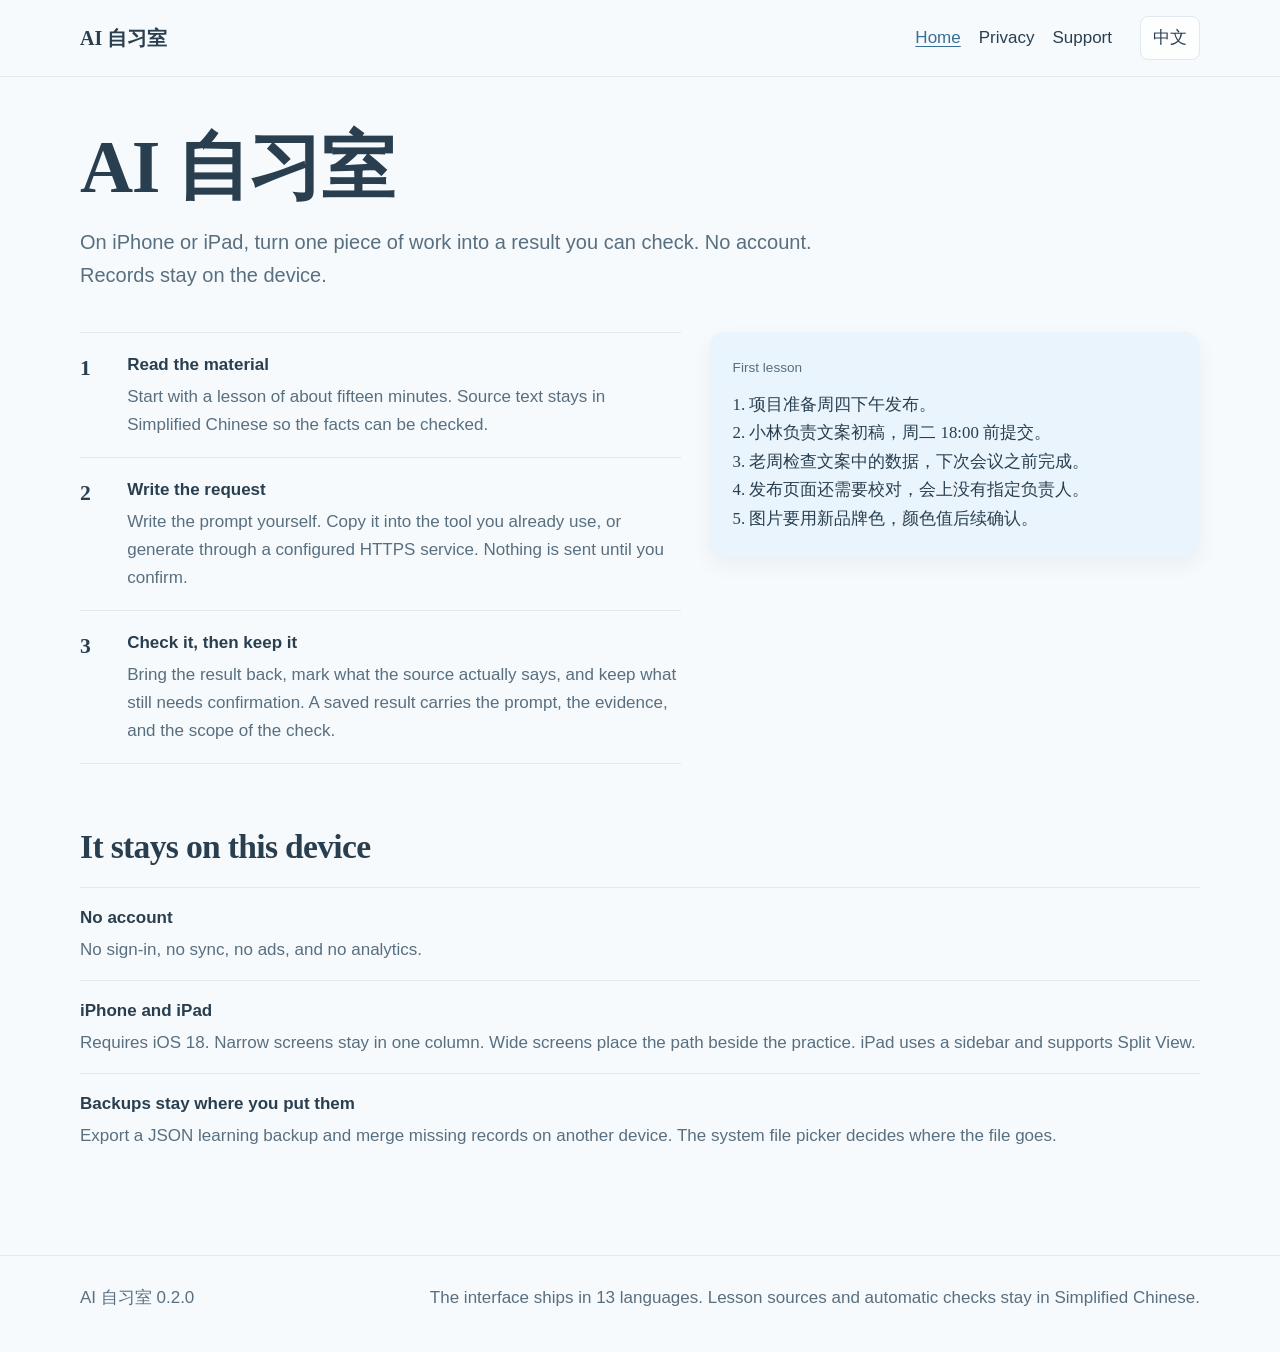
==== index.html @ 18d6276f "Publish the official site, privacy policy, and support guide. Co-authored-by: Cursor <cursoragent@cu" ====
<!DOCTYPE html>
<html lang="zh-Hans">
<head>
  <meta charset="utf-8">
  <meta name="viewport" content="width=device-width, initial-scale=1">
  <title>AI 自习室</title>
  <meta name="description" content="AI 自习室是一款 iPhone 与 iPad 应用。在本机把工作材料做成可以核对的成果。">
  <meta name="theme-color" content="#F7FAFC" media="(prefers-color-scheme: light)">
  <meta name="theme-color" content="#16232D" media="(prefers-color-scheme: dark)">
  <link rel="icon" href="favicon.svg" type="image/svg+xml">
  <link rel="stylesheet" href="assets/site.css">
</head>
<body data-page="home">
  <a class="skip" href="#content"><span class="zh">跳到正文</span><span class="en">Skip to content</span></a>
  <header class="mast frame">
    <a class="brand" href="./" translate="no">AI 自习室</a>
    <nav class="nav" aria-label="站点">
      <a href="./" aria-current="page"><span class="zh">首页</span><span class="en">Home</span></a>
      <a href="privacy/"><span class="zh">隐私政策</span><span class="en">Privacy</span></a>
      <a href="support/"><span class="zh">技术支持</span><span class="en">Support</span></a>
    </nav>
    <button class="lang" type="button" data-set-lang>English</button>
  </header>
  <main id="content" class="frame">
    <h1>AI 自习室</h1>
    <p class="lede">
      <span class="zh">在 iPhone 或 iPad 上，把一份工作材料做成可以核对的成果。没有账号。记录留在这台设备。</span>
      <span class="en">On iPhone or iPad, turn one piece of work into a result you can check. No account. Records stay on the device.</span>
    </p>
    <div class="desk">
      <ol class="steps">
        <li>
          <b>1</b>
          <div>
            <strong class="zh">读材料</strong><strong class="en">Read the material</strong>
            <p class="zh">从一堂大约十五分钟的课开始。课程原文是简体中文，用来对照固定事实。</p>
            <p class="en">Start with a lesson of about fifteen minutes. Source text stays in Simplified Chinese so the facts can be checked.</p>
          </div>
        </li>
        <li>
          <b>2</b>
          <div>
            <strong class="zh">写下要求</strong><strong class="en">Write the request</strong>
            <p class="zh">自己写给 AI 的提示。可以复制到你常用的工具，也可以在已配置的 HTTPS 服务里生成。发送前会先请你确认。</p>
            <p class="en">Write the prompt yourself. Copy it into the tool you already use, or generate through a configured HTTPS service. Nothing is sent until you confirm.</p>
          </div>
        </li>
        <li>
          <b>3</b>
          <div>
            <strong class="zh">核对并留下</strong><strong class="en">Check it, then keep it</strong>
            <p class="zh">把结果带回作品区，对照原文标出事实和仍待确认的地方。保存的成果带着提示、依据和验证范围。</p>
            <p class="en">Bring the result back, mark what the source actually says, and keep what still needs confirmation. A saved result carries the prompt, the evidence, and the scope of the check.</p>
          </div>
        </li>
      </ol>
      <aside class="excerpt">
        <p class="label"><span class="zh">第一课材料</span><span class="en">First lesson</span></p>
        <p>1. 项目准备周四下午发布。
2. 小林负责文案初稿，周二 18:00 前提交。
3. 老周检查文案中的数据，下次会议之前完成。
4. 发布页面还需要校对，会上没有指定负责人。
5. 图片要用新品牌色，颜色值后续确认。</p>
      </aside>
    </div>
    <section class="block facts-block">
      <h2><span class="zh">留在这台设备</span><span class="en">It stays on this device</span></h2>
      <dl class="facts">
        <div>
          <dt><span class="zh">没有账号</span><span class="en">No account</span></dt>
          <dd class="zh">不注册，不同步，不投放广告，也不接入分析服务。</dd>
          <dd class="en">No sign-in, no sync, no ads, and no analytics.</dd>
        </div>
        <div>
          <dt><span class="zh">iPhone 与 iPad</span><span class="en">iPhone and iPad</span></dt>
          <dd class="zh">需要 iOS 18。窄屏是单列；宽屏把课程和练习并排。iPad 使用侧边栏，并支持分屏。</dd>
          <dd class="en">Requires iOS 18. Narrow screens stay in one column. Wide screens place the path beside the practice. iPad uses a sidebar and supports Split View.</dd>
        </div>
        <div>
          <dt><span class="zh">备份由你保存</span><span class="en">Backups stay where you put them</span></dt>
          <dd class="zh">可以导出 JSON 学习备份，并在另一台设备上合并缺失记录。文件去向由系统的文件选择器决定。</dd>
          <dd class="en">Export a JSON learning backup and merge missing records on another device. The system file picker decides where the file goes.</dd>
        </div>
      </dl>
    </section>
  </main>
  <footer class="foot frame">
    <span>AI 自习室 0.2.0</span>
    <span><span class="zh">界面提供 13 种语言。课程原文与自动验收保持简体中文。</span><span class="en">The interface ships in 13 languages. Lesson sources and automatic checks stay in Simplified Chinese.</span></span>
  </footer>
  <script src="assets/site.js"></script>
</body>
</html>
---- assets/site.css ----
:root {
  color-scheme: light;
  --bg: #f7fafc;
  --ink: #293f50;
  --secondary: #586f80;
  --accent: #376f96;
  --surface: #fdfefe;
  --hero: #eaf4fc;
  --line: #dfe9ef;
  --danger: #a03333;
  --shadow: 0 8px 20px rgba(41, 63, 80, 0.06);
  --serif: "Iowan Old Style", "Palatino Linotype", Palatino, "Songti SC", "STSong", "Noto Serif SC", "Source Han Serif SC", serif;
  --sans: "Avenir Next", "PingFang SC", "Hiragino Sans GB", "Noto Sans SC", "Segoe UI", sans-serif;
  --measure: 68ch;
}

@media (prefers-color-scheme: dark) {
  :root {
    color-scheme: dark;
    --bg: #16232d;
    --ink: #eaf4fa;
    --secondary: #b4c9d7;
    --accent: #addaf4;
    --surface: #22333f;
    --hero: #243e50;
    --line: #455c6c;
    --danger: #f3a5a5;
    --shadow: 0 8px 20px rgba(0, 0, 0, 0.28);
  }
}

* { box-sizing: border-box; }

html { scroll-behavior: smooth; }

body {
  margin: 0;
  background: var(--bg);
  color: var(--ink);
  font-family: var(--sans);
  font-size: 1.0625rem;
  line-height: 1.65;
  overflow-wrap: break-word;
  padding-top: env(safe-area-inset-top);
  padding-bottom: env(safe-area-inset-bottom);
  touch-action: manipulation;
  -webkit-tap-highlight-color: transparent;
}

html[lang="en"] .zh,
html[lang="zh-Hans"] .en { display: none; }

a { color: var(--accent); text-decoration-thickness: 1px; text-underline-offset: 0.18em; }
a:hover { text-decoration-thickness: 2px; }

:focus-visible {
  outline: 3px solid var(--accent);
  outline-offset: 3px;
}

.skip {
  position: absolute;
  left: 16px;
  top: 12px;
  background: var(--ink);
  color: var(--bg);
  padding: 8px 12px;
  z-index: 5;
  transform: translateY(-160%);
}
.skip:focus { transform: none; }

.frame {
  width: min(1120px, calc(100% - 32px));
  margin-inline: auto;
}

@media (min-width: 800px) {
  .frame { width: min(1120px, calc(100% - 80px)); }
}

header.mast,
footer.foot {
  width: 100%;
  margin-inline: 0;
  padding-inline: max(16px, calc((100% - 1120px) / 2));
}

.mast {
  display: flex;
  flex-wrap: wrap;
  align-items: center;
  gap: 12px 28px;
  min-height: 72px;
  padding-block: 16px;
  border-bottom: 1px solid var(--line);
}

.brand {
  font-family: var(--serif);
  font-weight: 700;
  font-size: 1.25rem;
  color: var(--ink);
  text-decoration: none;
  margin-inline-end: auto;
  min-height: 44px;
  display: inline-flex;
  align-items: center;
}
.brand:hover { color: var(--accent); }

.nav {
  display: flex;
  flex-wrap: wrap;
  gap: 8px 18px;
  align-items: center;
}

.nav a {
  color: var(--ink);
  text-decoration: none;
  min-height: 44px;
  display: inline-flex;
  align-items: center;
}
.nav a:hover { color: var(--accent); }

.nav a[aria-current="page"] { color: var(--accent); text-decoration: underline; }

.lang {
  min-height: 44px;
  min-width: 44px;
  border: 1px solid var(--line);
  background: var(--surface);
  color: var(--ink);
  border-radius: 8px;
  padding: 0 12px;
  font: inherit;
  cursor: pointer;
}

main { padding-block: 48px 72px; }

h1, h2, h3 { font-family: var(--serif); font-weight: 700; line-height: 1.15; letter-spacing: -0.02em; text-wrap: balance; }

h1 { font-size: clamp(2.6rem, 7vw, 4.6rem); margin: 0 0 16px; }
h2 { font-size: clamp(1.6rem, 3vw, 2.1rem); margin: 0 0 12px; }
h3 { font-size: 1.25rem; margin: 0 0 8px; }

.lede {
  max-width: var(--measure);
  font-size: 1.25rem;
  color: var(--secondary);
  margin: 0 0 40px;
}

.desk {
  display: grid;
  gap: 28px;
}

@media (min-width: 900px) {
  .desk { grid-template-columns: minmax(0, 1.1fr) minmax(280px, 0.9fr); align-items: start; }
}

.steps { list-style: none; margin: 0; padding: 0; }
.steps li {
  display: grid;
  grid-template-columns: 2.2rem 1fr;
  gap: 12px;
  padding-block: 18px;
  border-top: 1px solid var(--line);
}
.steps li:last-child { border-bottom: 1px solid var(--line); }
.steps b { font-family: var(--serif); font-size: 1.35rem; }
.steps p { margin: 4px 0 0; color: var(--secondary); }

.excerpt {
  background: var(--hero);
  border-radius: 16px;
  padding: 24px;
  box-shadow: var(--shadow);
}
.excerpt p { margin: 0; white-space: pre-wrap; font-family: var(--serif); font-size: 1.05rem; line-height: 1.7; }
.excerpt .label { font-family: var(--sans); font-size: 0.85rem; color: var(--secondary); margin-bottom: 12px; }

.block { margin-top: 64px; max-width: 78ch; }
.facts-block { max-width: none; }
.block.support { margin-top: 0; }
.block p, .block li { color: var(--ink); }
.block ul, .block ol { padding-inline-start: 1.2rem; }
.block li + li { margin-top: 8px; }

.facts {
  display: grid;
  gap: 0;
  margin-top: 20px;
}
.facts div {
  padding-block: 16px;
  border-top: 1px solid var(--line);
}
.facts dt { font-weight: 650; }
.facts dd { margin: 4px 0 0; color: var(--secondary); }

.docs {
  display: grid;
  gap: 36px;
}
@media (min-width: 960px) {
  .docs { grid-template-columns: 220px minmax(0, 1fr); align-items: start; }
  .contents { position: sticky; top: 24px; }
}

.contents ol { margin: 0; padding-inline-start: 1.1rem; }
.contents a { color: var(--ink); }

article section { scroll-margin-top: 24px; }
article section + section { margin-top: 36px; }

.foot {
  border-top: 1px solid var(--line);
  padding-block: 28px 40px;
  color: var(--secondary);
  display: flex;
  flex-wrap: wrap;
  gap: 8px 20px;
  justify-content: space-between;
}

@media (prefers-reduced-motion: reduce) {
  html { scroll-behavior: auto; }
}
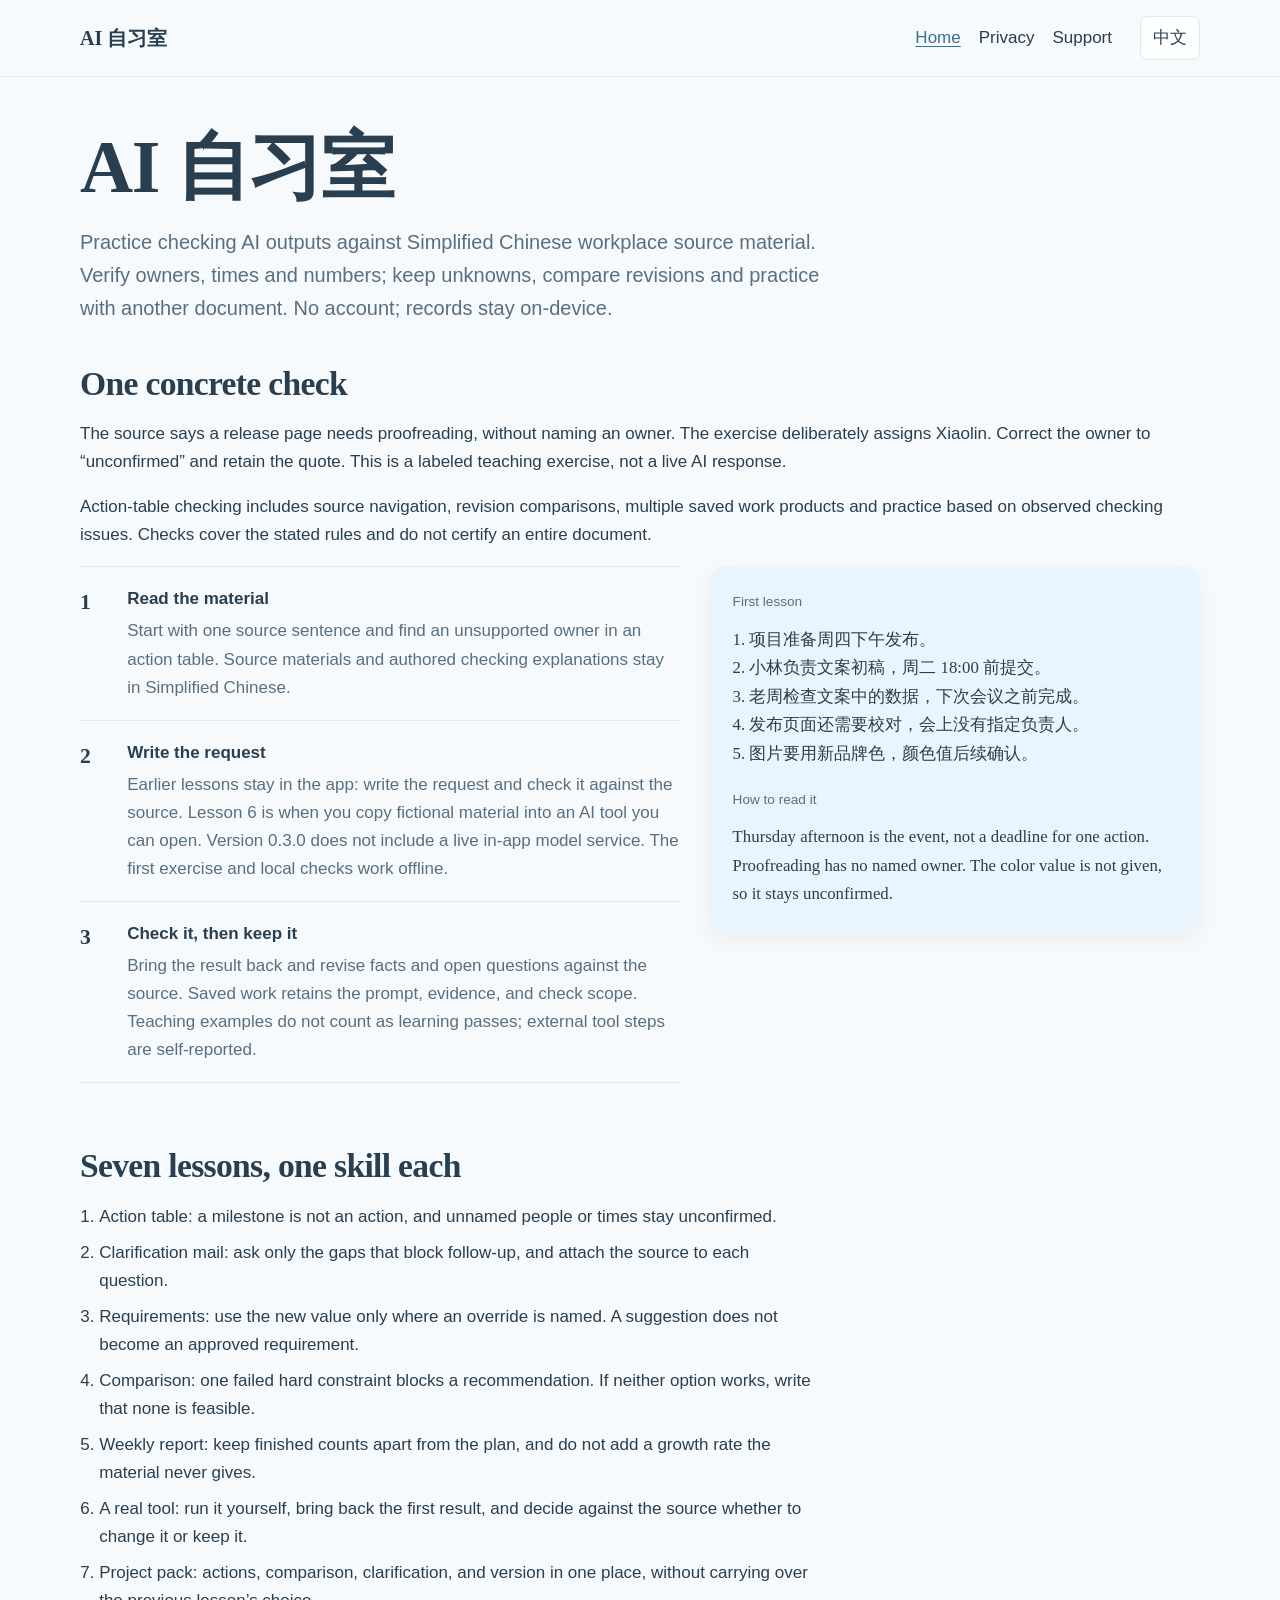
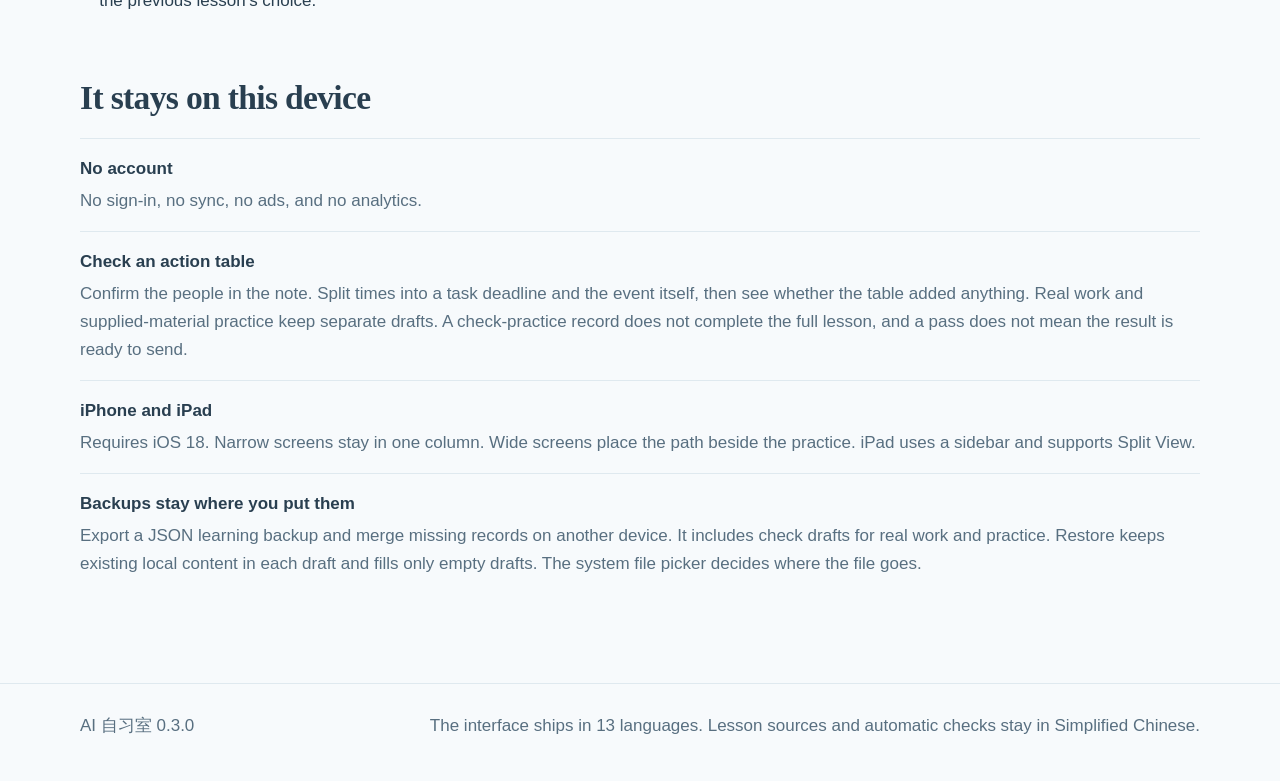
==== commit bc5e49d3: "Clarify 0.3.0 source checking workflow and offline release scope" ====
--- a/index.html
+++ b/index.html
@@ -4,10 +4,12 @@
   <meta charset="utf-8">
   <meta name="viewport" content="width=device-width, initial-scale=1">
   <title>AI 自习室</title>
-  <meta name="description" content="AI 自习室是一款 iPhone 与 iPad 应用。在本机把工作材料做成可以核对的成果。">
+  <meta name="description" content="面向中文职场新手的 AI 输出核对训练：定位原文依据、保留未知、对比修订，再换材料独立练习。">
   <meta name="theme-color" content="#F7FAFC" media="(prefers-color-scheme: light)">
   <meta name="theme-color" content="#16232D" media="(prefers-color-scheme: dark)">
-  <link rel="icon" href="favicon.svg" type="image/svg+xml">
+  <link rel="icon" href="assets/app-icon-32.png" type="image/png" sizes="32x32">
+  <link rel="icon" href="assets/app-icon-64.png" type="image/png" sizes="64x64">
+  <link rel="apple-touch-icon" href="assets/apple-touch-icon.png" sizes="180x180">
   <link rel="stylesheet" href="assets/site.css">
 </head>
 <body data-page="home">
@@ -24,33 +26,40 @@
   <main id="content" class="frame">
     <h1>AI 自习室</h1>
     <p class="lede">
-      <span class="zh">在 iPhone 或 iPad 上，把一份工作材料做成可以核对的成果。没有账号。记录留在这台设备。</span>
-      <span class="en">On iPhone or iPad, turn one piece of work into a result you can check. No account. Records stay on the device.</span>
+      <span class="zh">面向中文职场新手，练习核对 AI 输出里的负责人、时间和数字。找到原文依据，保留未确认项，对比修改前后，再换一份材料练习。无需账号，记录留在本机。</span>
+      <span class="en">Practice checking AI outputs against Simplified Chinese workplace source material. Verify owners, times and numbers; keep unknowns, compare revisions and practice with another document. No account; records stay on-device.</span>
     </p>
+    <section aria-labelledby="check-example">
+      <h2 id="check-example"><span class="zh">一次具体的核对</span><span class="en">One concrete check</span></h2>
+      <p class="zh">原文：「发布页面还需要校对，会上没有指定负责人。」<br>练习中故意写错：「负责人：小林」。<br>对照原文后修订为：「负责人：未确认」，并保留引用。预设错误是教学内容，不是假装成实时 AI 生成。</p>
+      <p class="en">The source says a release page needs proofreading, without naming an owner. The exercise deliberately assigns Xiaolin. Correct the owner to “unconfirmed” and retain the quote. This is a labeled teaching exercise, not a live AI response.</p>
+      <p class="zh">行动表核对支持定位原文、查看修改前后、保存多份真实任务，并按已保存作品中出现的核对问题选择独立材料复练。检查只覆盖声明的规则，不保证整份作品正确。</p>
+      <p class="en">Action-table checking includes source navigation, revision comparisons, multiple saved work products and practice based on observed checking issues. Checks cover the stated rules and do not certify an entire document.</p>
+    </section>
     <div class="desk">
       <ol class="steps">
         <li>
           <b>1</b>
           <div>
             <strong class="zh">读材料</strong><strong class="en">Read the material</strong>
-            <p class="zh">从一堂大约十五分钟的课开始。课程原文是简体中文，用来对照固定事实。</p>
-            <p class="en">Start with a lesson of about fifteen minutes. Source text stays in Simplified Chinese so the facts can be checked.</p>
+            <p class="zh">第一步先读一句原文，找出行动表里没有依据的负责人。课程原文和核对问题说明保持简体中文。</p>
+            <p class="en">Start with one source sentence and find an unsupported owner in an action table. Source materials and authored checking explanations stay in Simplified Chinese.</p>
           </div>
         </li>
         <li>
           <b>2</b>
           <div>
             <strong class="zh">写下要求</strong><strong class="en">Write the request</strong>
-            <p class="zh">自己写给 AI 的提示。可以复制到你常用的工具，也可以在已配置的 HTTPS 服务里生成。发送前会先请你确认。</p>
-            <p class="en">Write the prompt yourself. Copy it into the tool you already use, or generate through a configured HTTPS service. Nothing is sent until you confirm.</p>
+            <p class="zh">前几课先在 App 里写要求、对照原文。第 6 课才把虚构材料复制到你能打开的 AI 工具。当前 0.3.0 不提供课内实时模型服务，首课和本机核对可离线完成。</p>
+            <p class="en">Earlier lessons stay in the app: write the request and check it against the source. Lesson 6 is when you copy fictional material into an AI tool you can open. Version 0.3.0 does not include a live in-app model service. The first exercise and local checks work offline.</p>
           </div>
         </li>
         <li>
           <b>3</b>
           <div>
             <strong class="zh">核对并留下</strong><strong class="en">Check it, then keep it</strong>
-            <p class="zh">把结果带回作品区，对照原文标出事实和仍待确认的地方。保存的成果带着提示、依据和验证范围。</p>
-            <p class="en">Bring the result back, mark what the source actually says, and keep what still needs confirmation. A saved result carries the prompt, the evidence, and the scope of the check.</p>
+            <p class="zh">把结果带回作品区，对照原文修订事实和待确认项。保存的成果保留提示、依据与核对范围；教学示范不计学习通过，外部工具步骤属于学习者自报。</p>
+            <p class="en">Bring the result back and revise facts and open questions against the source. Saved work retains the prompt, evidence, and check scope. Teaching examples do not count as learning passes; external tool steps are self-reported.</p>
           </div>
         </li>
       </ol>
@@ -61,8 +70,23 @@
 3. 老周检查文案中的数据，下次会议之前完成。
 4. 发布页面还需要校对，会上没有指定负责人。
 5. 图片要用新品牌色，颜色值后续确认。</p>
+        <p class="label"><span class="zh">怎么读</span><span class="en">How to read it</span></p>
+        <p class="zh">周四下午是整场节点，不写成某一行行动的截止。校对没有指定负责人。颜色值还没给出，留成待确认。</p>
+        <p class="en">Thursday afternoon is the event, not a deadline for one action. Proofreading has no named owner. The color value is not given, so it stays unconfirmed.</p>
       </aside>
     </div>
+    <section class="block">
+      <h2><span class="zh">七课各练一件事</span><span class="en">Seven lessons, one skill each</span></h2>
+      <ol>
+        <li><span class="zh">行动表：节点不冒充行动，没写的人和时间留成待确认。</span><span class="en">Action table: a milestone is not an action, and unnamed people or times stay unconfirmed.</span></li>
+        <li><span class="zh">澄清邮件：只问会挡住跟进的空缺，每个问题附上原文。</span><span class="en">Clarification mail: ask only the gaps that block follow-up, and attach the source to each question.</span></li>
+        <li><span class="zh">需求表：被点名覆盖的用新值，讨论建议不升成已批准要求。</span><span class="en">Requirements: use the new value only where an override is named. A suggestion does not become an approved requirement.</span></li>
+        <li><span class="zh">方案比较：一条硬约束失败就不能推荐；两个都不满足就写无可行方案。</span><span class="en">Comparison: one failed hard constraint blocks a recommendation. If neither option works, write that none is feasible.</span></li>
+        <li><span class="zh">周报：完成数和计划数分开，材料里没有的增长率不补。</span><span class="en">Weekly report: keep finished counts apart from the plan, and do not add a growth rate the material never gives.</span></li>
+        <li><span class="zh">真实工具：自己运行，带回第一次结果，对照原文决定改还是留。</span><span class="en">A real tool: run it yourself, bring back the first result, and decide against the source whether to change it or keep it.</span></li>
+        <li><span class="zh">项目行动包：行动、比较、澄清和版本放在同一份里，不沿用上一课的选择。</span><span class="en">Project pack: actions, comparison, clarification, and version in one place, without carrying over the previous lesson’s choice.</span></li>
+      </ol>
+    </section>
     <section class="block facts-block">
       <h2><span class="zh">留在这台设备</span><span class="en">It stays on this device</span></h2>
       <dl class="facts">
@@ -72,20 +96,25 @@
           <dd class="en">No sign-in, no sync, no ads, and no analytics.</dd>
         </div>
         <div>
+          <dt><span class="zh">检查一份行动表</span><span class="en">Check an action table</span></dt>
+          <dd class="zh">先确认笔记里的人。时间分成任务截止和整场安排，再看表格有没有补造。真实任务与提供材料的练习分别保留草稿。核对练习记录不计整课完成；通过也不表示内容可以直接发出。</dd>
+          <dd class="en">Confirm the people in the note. Split times into a task deadline and the event itself, then see whether the table added anything. Real work and supplied-material practice keep separate drafts. A check-practice record does not complete the full lesson, and a pass does not mean the result is ready to send.</dd>
+        </div>
+        <div>
           <dt><span class="zh">iPhone 与 iPad</span><span class="en">iPhone and iPad</span></dt>
           <dd class="zh">需要 iOS 18。窄屏是单列；宽屏把课程和练习并排。iPad 使用侧边栏，并支持分屏。</dd>
           <dd class="en">Requires iOS 18. Narrow screens stay in one column. Wide screens place the path beside the practice. iPad uses a sidebar and supports Split View.</dd>
         </div>
         <div>
           <dt><span class="zh">备份由你保存</span><span class="en">Backups stay where you put them</span></dt>
-          <dd class="zh">可以导出 JSON 学习备份，并在另一台设备上合并缺失记录。文件去向由系统的文件选择器决定。</dd>
-          <dd class="en">Export a JSON learning backup and merge missing records on another device. The system file picker decides where the file goes.</dd>
+          <dd class="zh">可以导出 JSON 学习备份，并在另一台设备上合并缺失记录。备份包含真实任务与练习的核对草稿；恢复保留各类已有本机稿，只补空白草稿。文件去向由系统的文件选择器决定。</dd>
+          <dd class="en">Export a JSON learning backup and merge missing records on another device. It includes check drafts for real work and practice. Restore keeps existing local content in each draft and fills only empty drafts. The system file picker decides where the file goes.</dd>
         </div>
       </dl>
     </section>
   </main>
   <footer class="foot frame">
-    <span>AI 自习室 0.2.0</span>
+    <span>AI 自习室 0.3.0</span>
     <span><span class="zh">界面提供 13 种语言。课程原文与自动验收保持简体中文。</span><span class="en">The interface ships in 13 languages. Lesson sources and automatic checks stay in Simplified Chinese.</span></span>
   </footer>
   <script src="assets/site.js"></script>
--- a/assets/site.css
+++ b/assets/site.css
@@ -183,6 +183,7 @@
 }
 .excerpt p { margin: 0; white-space: pre-wrap; font-family: var(--serif); font-size: 1.05rem; line-height: 1.7; }
 .excerpt .label { font-family: var(--sans); font-size: 0.85rem; color: var(--secondary); margin-bottom: 12px; }
+.excerpt .label:not(:first-child) { margin-top: 20px; }
 
 .block { margin-top: 64px; max-width: 78ch; }
 .facts-block { max-width: none; }
